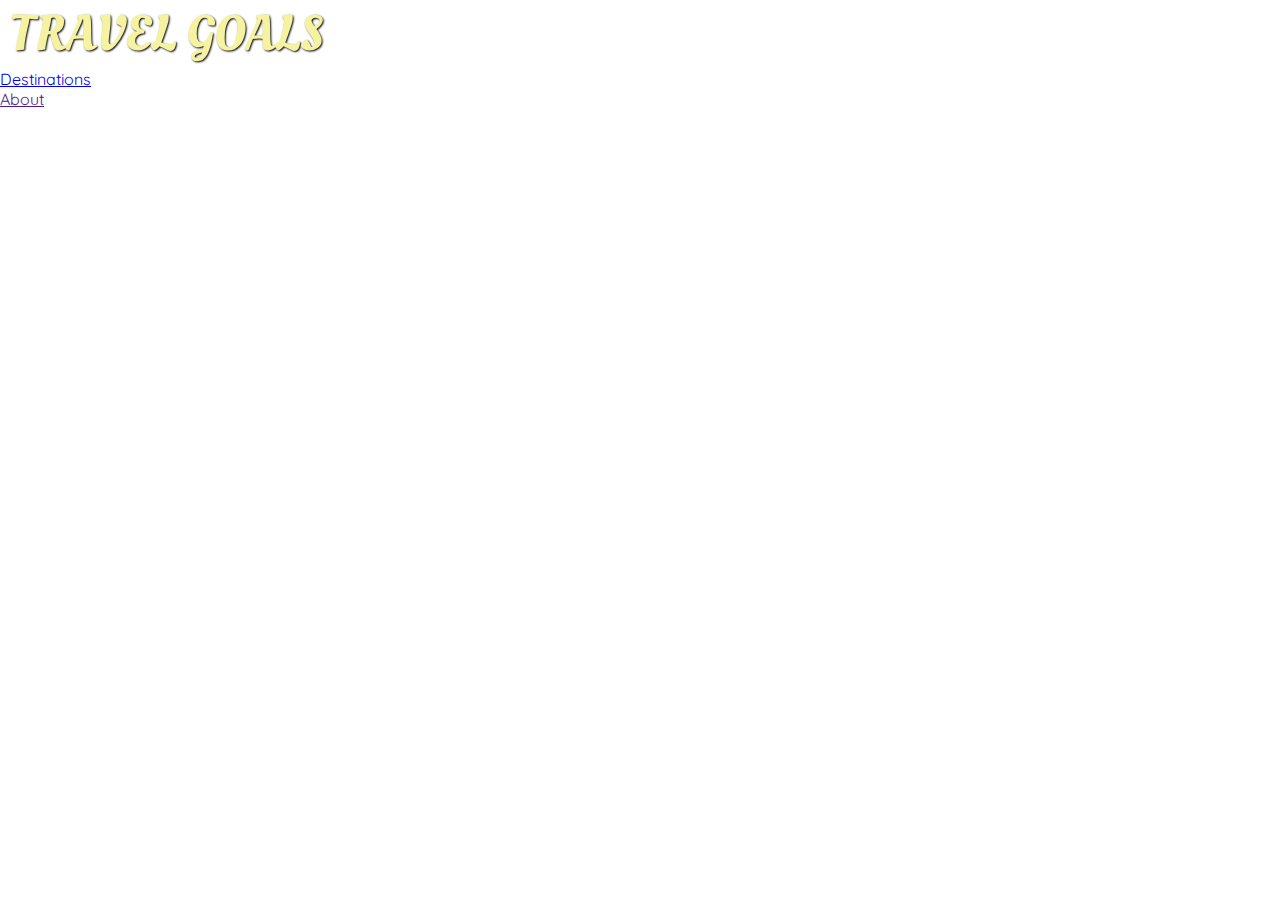
==== index.html @ 487acfe9 "shared logo style" ====
<!DOCTYPE html>
<html lang="en">
<head>
  <meta charset="UTF-8">
  <link
      href="https://fonts.googleapis.com/css2?family=Raleway:wght@700&family=Oleo+Script:wght@700&family=Quicksand:wght@300;500;700&display=swap"
      rel="stylesheet"
  />
  <link rel="stylesheet" href="shared.css">
  <link rel="stylesheet" href="style.css">
  <title>Travel Goals</title>
</head>
<body>
  <header>
    <div id="page-logo">
      <a href="/index.html">Travel Goals</a>
    </div>
    <nav>
      <ul>
        <li><a href="/places.html">Destinations</a></li>
        <li><a href="">About</a></li>
      </ul>
    </nav>
  </header>
  <main>
    <section>

    </section>
    <section>

    </section>
  </main>
  <footer>

  </footer>
</body>
</html>
---- shared.css ----
body {
    font-family: "Quicksand", sans-serif;
    margin: 0;
}

ul {
    list-style: none;
    margin: 0;
    padding: 0;
}

#page-logo a {
    padding: 10px;
    font-family: "Oleo Script", "sans-serif";
    color: rgb(245, 243, 160);
    font-size: 50px;
    text-decoration: none;
    text-transform: uppercase;
    text-shadow: 1px 1px 2px rgb(0, 0, 0);
}
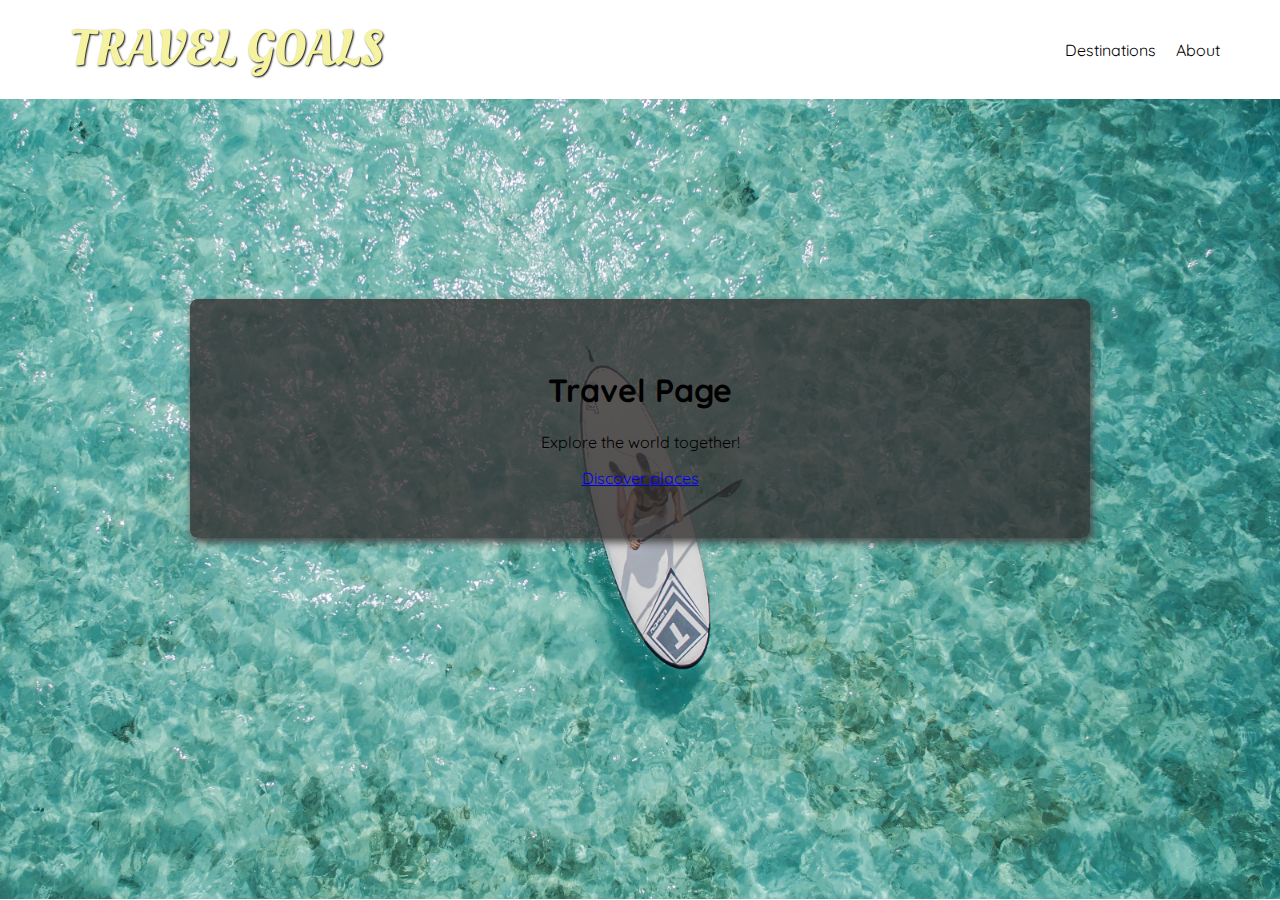
==== commit b33e9df0: "add background image" ====
--- a/index.html
+++ b/index.html
@@ -7,11 +7,11 @@
       rel="stylesheet"
   />
   <link rel="stylesheet" href="shared.css">
-  <link rel="stylesheet" href="style.css">
+  <link rel="stylesheet" href="styles.css">
   <title>Travel Goals</title>
 </head>
 <body>
-  <header>
+  <header> 
     <div id="page-logo">
       <a href="/index.html">Travel Goals</a>
     </div>
@@ -23,10 +23,14 @@
     </nav>
   </header>
   <main>
-    <section>
-
+    <section id="hero">
+      <div id="hero-content">
+        <h1>Travel Page</h1>
+        <p>Explore the world together!</p>
+        <a href="places.html">Discover places</a>     
+      </div>
     </section>
-    <section>
+    <section id="highlights">
 
     </section>
   </main>
--- a/shared.css
+++ b/shared.css
@@ -1,20 +1,41 @@
 body {
-    font-family: "Quicksand", sans-serif;
-    margin: 0;
+  font-family: "Quicksand", sans-serif;
+  margin: 0;
+}
+
+#page-logo a {
+  padding: 10px;
+  font-family: "Oleo Script", "sans-serif";
+  color: rgb(245, 243, 160);
+  font-size: 50px;
+  text-decoration: none;
+  text-transform: uppercase;
+  text-shadow: 1px 1px 2px rgb(0, 0, 0);
 }
 
 ul {
-    list-style: none;
-    margin: 0;
-    padding: 0;
+  list-style: none;
+  margin: 0;
+  padding: 0;
 }
 
-#page-logo a {
-    padding: 10px;
-    font-family: "Oleo Script", "sans-serif";
-    color: rgb(245, 243, 160);
-    font-size: 50px;
-    text-decoration: none;
-    text-transform: uppercase;
-    text-shadow: 1px 1px 2px rgb(0, 0, 0);
-}+ul a {
+  text-decoration: none;
+  color:rgb(0, 0, 0)
+}
+
+header {
+	display: flex;
+	justify-content: space-between;
+  align-items: center;
+  padding: 15px 60px;
+}
+
+header ul {
+  display: flex;
+}
+
+header li {
+  margin-left: 20px;
+}
+
--- a/styles.css
+++ b/styles.css
@@ -0,0 +1,18 @@
+#hero {
+  height: 800px;
+  background-image: url("images/places/ocean.jpg");
+  background-position: center;
+  background-size: cover;
+}
+
+#hero-content {
+  width: 900px;
+  background-color: rgba(51, 47, 47, 0.8);
+  box-shadow: 2px 4px 8px rgb(68, 67, 67);
+  border-radius: 8px;
+  text-align: center;
+  padding: 50px 0;
+  margin: 0 auto;
+  position: relative;
+  top: 200px;
+}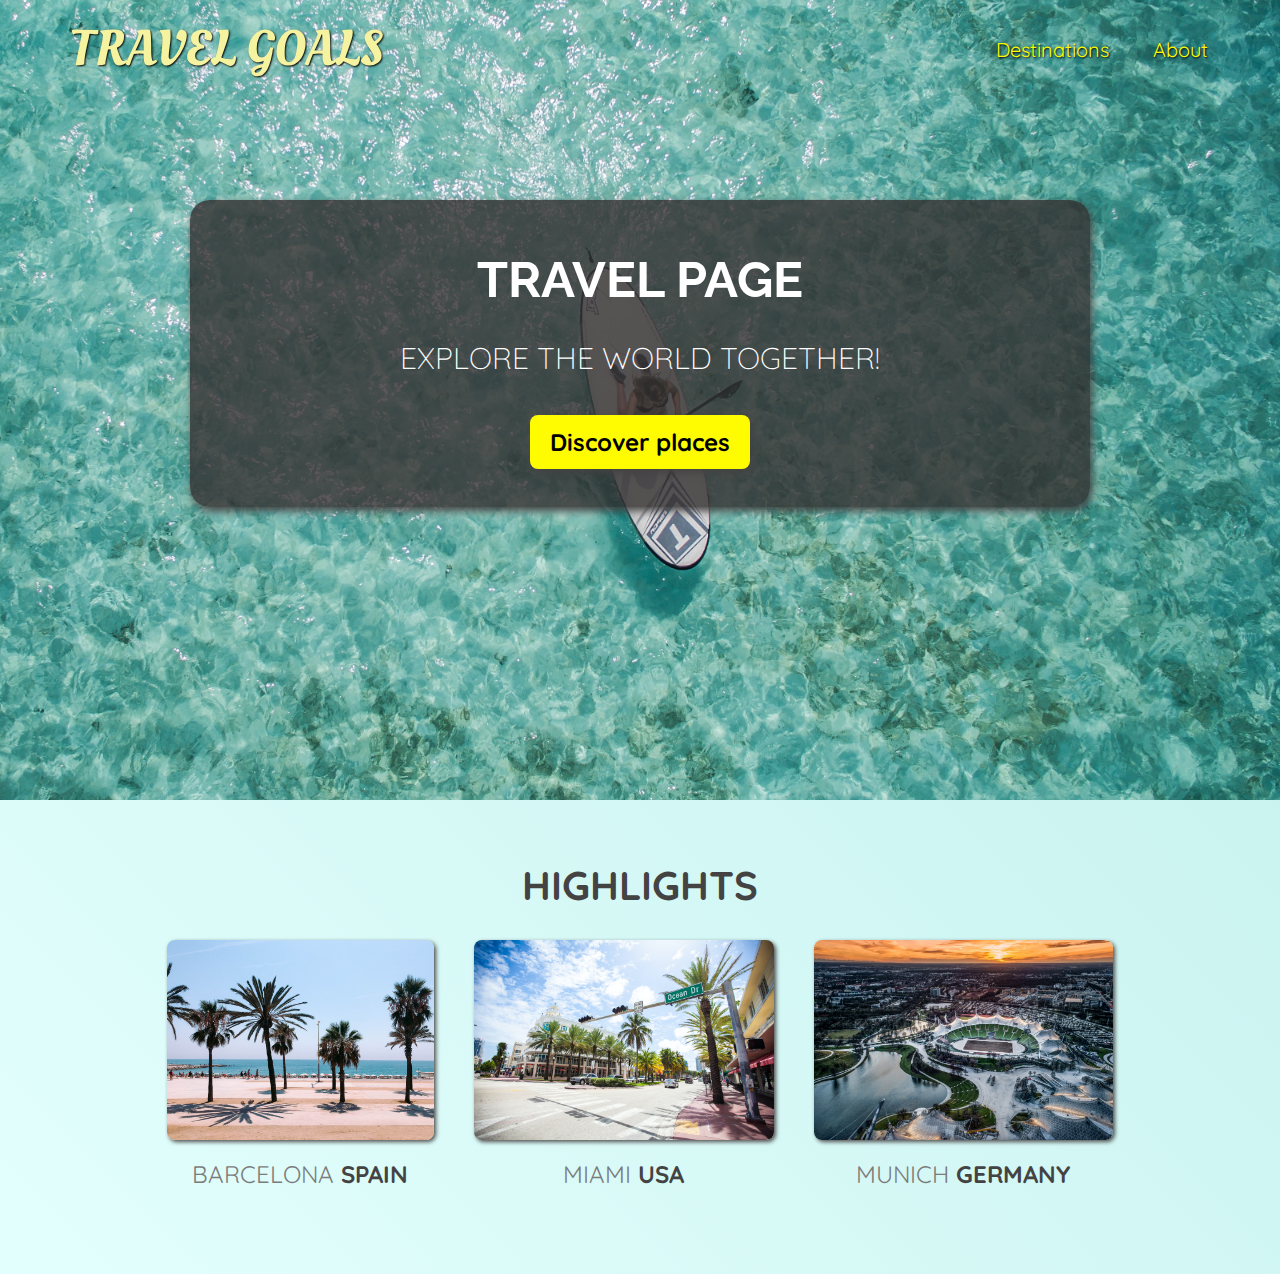
==== commit 4b5f89d1: "add highlights section" ====
--- a/index.html
+++ b/index.html
@@ -31,7 +31,21 @@
       </div>
     </section>
     <section id="highlights">
-
+      <h2>Highlights</h2>
+      <ul id="destinations">
+        <li class="destinations">
+          <img src="images/places/barcelona.jpg" alt="Palm beach in Barcelona">
+          <p>Barcelona <strong>Spain</strong></p>
+        </li>
+        <li class="destinations">
+          <img src="images/places/miami.jpg" alt="Miami streets on sunny day">
+          <p>Miami <strong>USA</strong></p>
+        </li>
+        <li class="destinations">
+          <img src="images/places/munich.jpg" alt="Munich stadium in winter">
+          <p>Munich <strong>Germany</strong></p>
+        </li>
+      </ul>
     </section>
   </main>
   <footer>
--- a/shared.css
+++ b/shared.css
@@ -19,16 +19,16 @@
   padding: 0;
 }
 
-ul a {
-  text-decoration: none;
-  color:rgb(0, 0, 0)
-}
-
 header {
+  width: 100%;
 	display: flex;
 	justify-content: space-between;
   align-items: center;
   padding: 15px 60px;
+  position: absolute;
+  box-sizing: border-box;
+  top: 0;
+  left: 0;
 }
 
 header ul {
@@ -39,3 +39,16 @@
   margin-left: 20px;
 }
 
+header a {
+  color: rgb(255, 251, 0);
+  text-decoration: none;
+  font-size: 20px;
+  padding: 12px;
+  text-shadow: 1px 1px 2px rgb(0, 0, 0);
+  border-radius: 20px;
+}
+
+header a:hover {
+  color: rgb(255, 255, 255);
+  background-color: rgba(78, 78, 78, 0.8)
+}--- a/styles.css
+++ b/styles.css
@@ -9,10 +9,86 @@
   width: 900px;
   background-color: rgba(51, 47, 47, 0.8);
   box-shadow: 2px 4px 8px rgb(68, 67, 67);
-  border-radius: 8px;
+  border-radius: 20px;
   text-align: center;
   padding: 50px 0;
   margin: 0 auto;
   position: relative;
   top: 200px;
-}+}
+
+#hero-content h1 {
+  color: white;
+  text-transform: uppercase;
+  font-size: 50px;
+  font-family: "Raleway", sans-serif;
+  margin: 0;
+}
+
+#hero-content p {
+  color: white;
+  text-transform: uppercase;
+  font-size: 30px;
+  font-weight: 300;
+  margin-bottom: 50px;
+}
+
+#hero-content a {
+  text-decoration: none;
+  color: black;
+  font-size: 24px;
+  font-weight: bold;
+  background-color: rgb(255, 251, 0);
+  border-radius: 8px;
+  box-shadow: 2px 4px 8px rgb(68, 67, 67);
+  padding: 12px 20px;
+}
+
+#hero-content a:hover {
+  background-color: rgb(255, 200, 100);
+}
+
+#highlights {
+  padding: 30px;
+  background: linear-gradient(45deg, rgb(227, 255, 253), rgb(202, 243, 240));
+}
+
+#highlights h2 {
+  text-transform: uppercase;
+  text-align: center;
+  font-size: 40px;
+  color: rgb(68, 67, 67);
+  margin: 30px 0;
+}
+
+#destinations {
+  display: flex;
+  justify-content: center;
+  width: 90%;
+  margin: auto;
+  margin-bottom: 40px;
+}
+
+.destinations {
+  margin: 0 20px;
+  text-transform: uppercase;
+}
+
+.destinations img {
+  height: 200px;
+  width: 100%;
+  box-shadow: 2px 2px 4px rgb(78, 78, 78);
+  border-radius: 8px;
+  object-fit: cover;
+}
+
+.destinations p {
+  text-align: center;
+  font-size: 24px;
+  color: rgb(124, 123, 123);
+  margin: 15px 0;
+}
+
+.destinations strong {
+  color: rgb(68, 67, 67);
+}
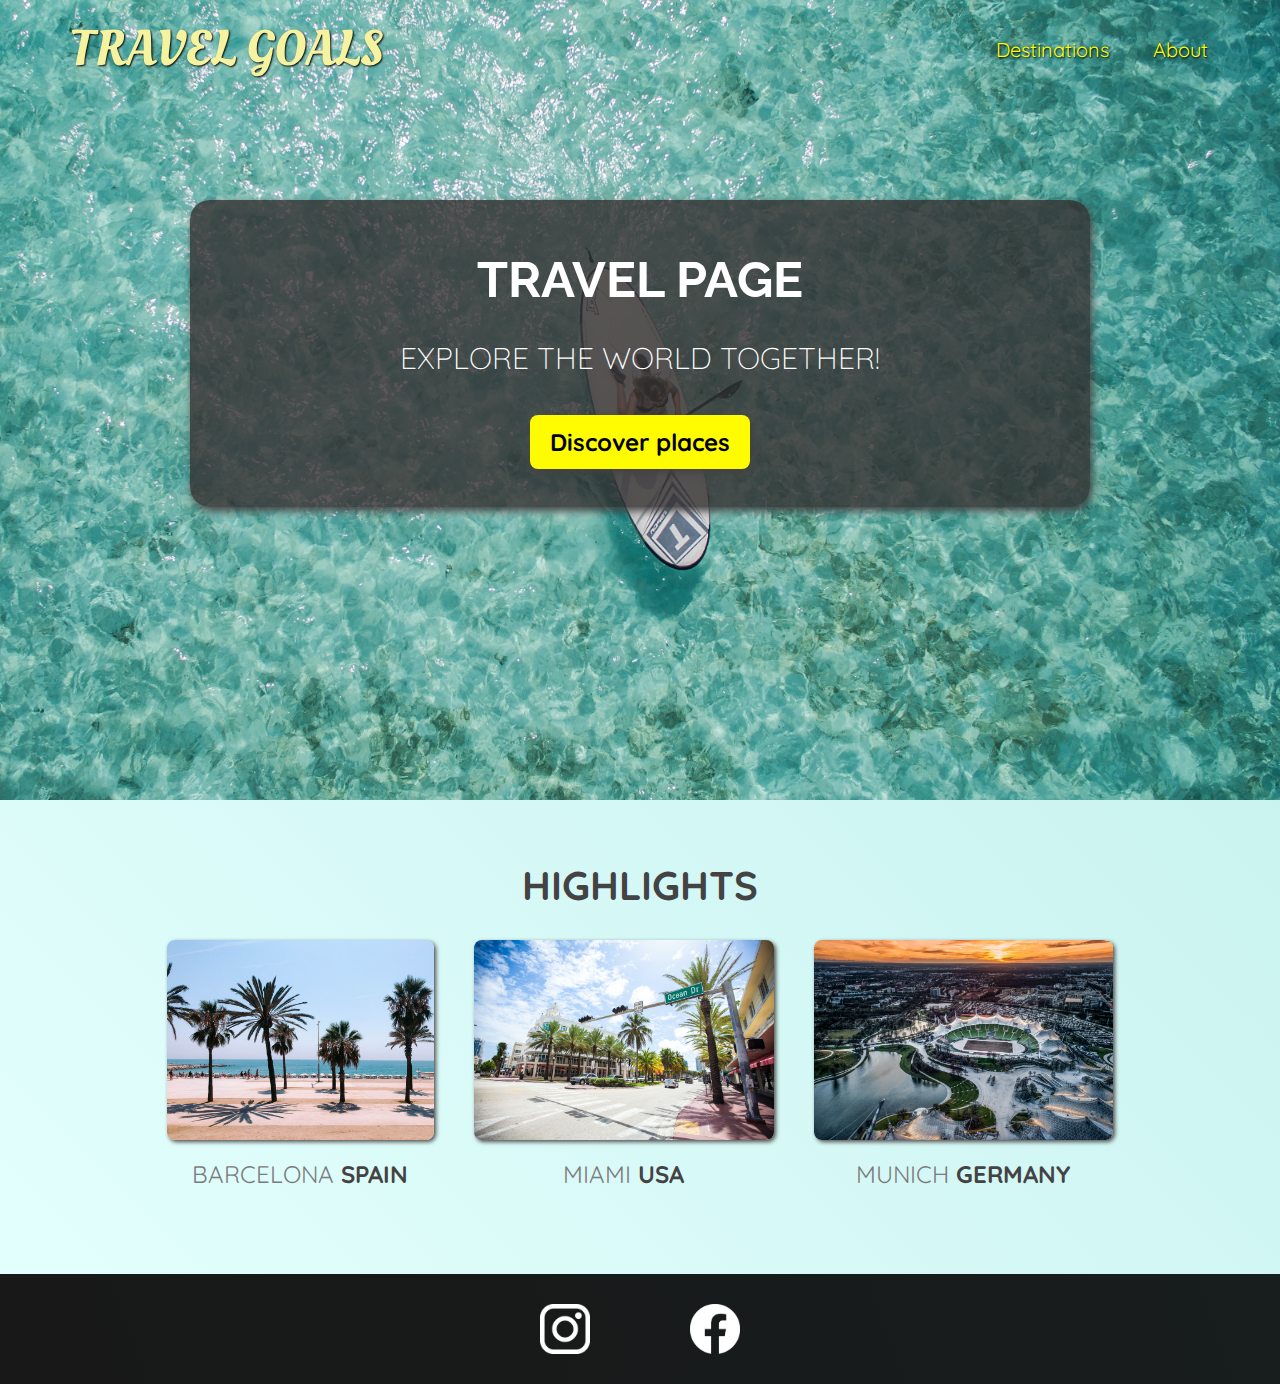
==== commit f92fc5bb: "add places page" ====
--- a/index.html
+++ b/index.html
@@ -11,13 +11,13 @@
   <title>Travel Goals</title>
 </head>
 <body>
-  <header> 
+  <header>
     <div id="page-logo">
       <a href="/index.html">Travel Goals</a>
     </div>
     <nav>
       <ul>
-        <li><a href="/places.html">Destinations</a></li>
+        <li><a href="places.html">Destinations</a></li>
         <li><a href="">About</a></li>
       </ul>
     </nav>
@@ -49,7 +49,14 @@
     </section>
   </main>
   <footer>
-
+    <ul>
+      <li><a href="https://www.instagram.com/">
+        <img src="images/icons/insta.png" alt="Instagram logo"></a>
+      </li>
+      <li><a href="https://www.facebook.com/">
+        <img src="images/icons/facebook.png" alt="Facebook logo"></a>
+      </li>
+    </ul>
   </footer>
 </body>
 </html>--- a/shared.css
+++ b/shared.css
@@ -48,7 +48,28 @@
   border-radius: 20px;
 }
 
-header a:hover {
+header nav a:hover {
   color: rgb(255, 255, 255);
   background-color: rgba(78, 78, 78, 0.8)
+}
+
+footer {
+  background: linear-gradient(70deg, rgb(24, 24, 24), rgb(24, 29, 29));
+}
+
+footer ul {
+  display: flex;
+  justify-content: center;
+  padding: 30px 0;
+}
+
+footer li {
+  width: 50px;
+  height: 50px;
+  margin: 0 50px;
+}
+
+footer img {
+  width: 100%;
+  height: 100%;
 }